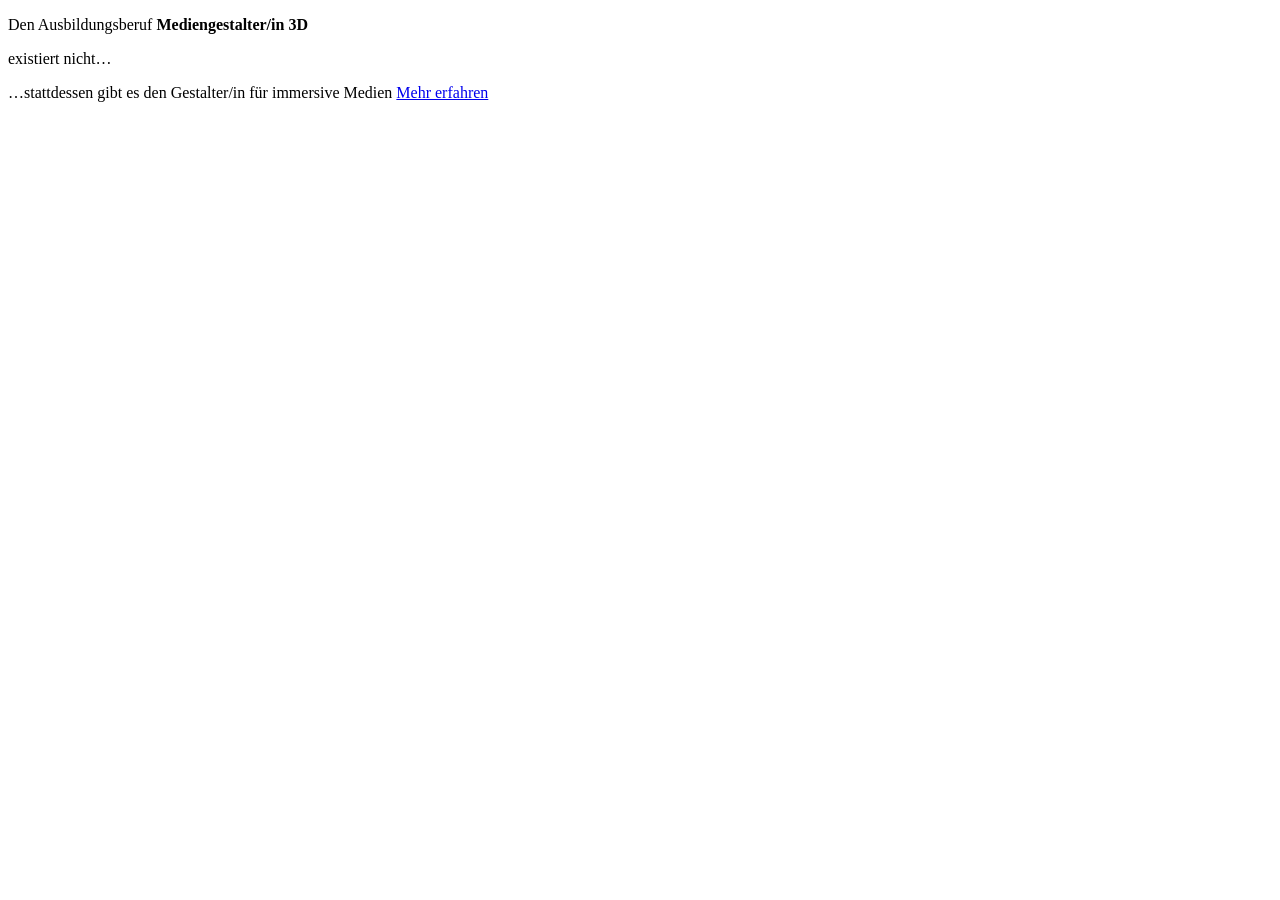
==== index.html @ 4abc1206 "added actual index.html" ====
<!DOCTYPE html>
<html lang="de">
<head>
    <script type="application/ld+json">
{
  "@context": "https://schema.org",
  "@type": "EducationalOccupationalProgram",
  "name": "Mediengestalter 3D – Gestalter für immersive Medien",
  "description": "Ausbildung für 3D-Modellierung, digitale Zwillinge, VR-Trainings, AR-Assistenzsysteme und Virtual Showrooms. Offiziell anerkannt als 'Gestalter für immersive Medien'.",
  "url": "https://gestaltung-immersiv.de",
  "occupationalCategory": {
    "@type": "Occupation",
    "name": "Mediengestalter 3D",
    "description": "Erstellung von 3D-Modellen, digitalen Zwillingen, VR/AR-Anwendungen für Industrie 4.0, Automatisierung und interaktive Lernumgebungen.",
    "estimatedSalary": {
      "@type": "MonetaryAmount",
      "currency": "EUR",
      "value": {
        "@type": "QuantitativeValue",
        "minValue": 39000,
        "maxValue": 48000,
        "unitText": "JÄHRLICH"
      }
    },
    "skills": [
      "3D-Modellierung",
      "Digitale Zwillinge",
      "VR-Trainingsentwicklung",
      "AR-Assistenzsysteme",
      "Echtzeit-Rendering",
      "Industrie 4.0",
      "Metaverse-Anwendungen",
      "Projektmanagement"
    ],
    "industry": ["Automobilbau", "Maschinenbau", "Logistik", "Gesundheitswesen", "Unterhaltungsindustrie"]
  },
  "areaServed": {
    "@type": "Country",
    "name": "Deutschland"
  }
}
</script>
    <meta charset="UTF-8">
    <meta name="viewport" content="width=device-width, initial-scale=1.0">
    <title>Mediengestalter 3D – existiert nicht</title>
    <link rel="stylesheet" href="style.css">
</head>
<body>
    <main>
        <p>Den Ausbildungsberuf <strong>Mediengestalter/in
        3D</strong></p>
        <p>existiert nicht…</p>
        <p>…stattdessen gibt es den Gestalter/in für immersive Medien <a
        href="https://gestaltung-immersiv.de">Mehr erfahren</a></p>
    </main>
</body>
</html>
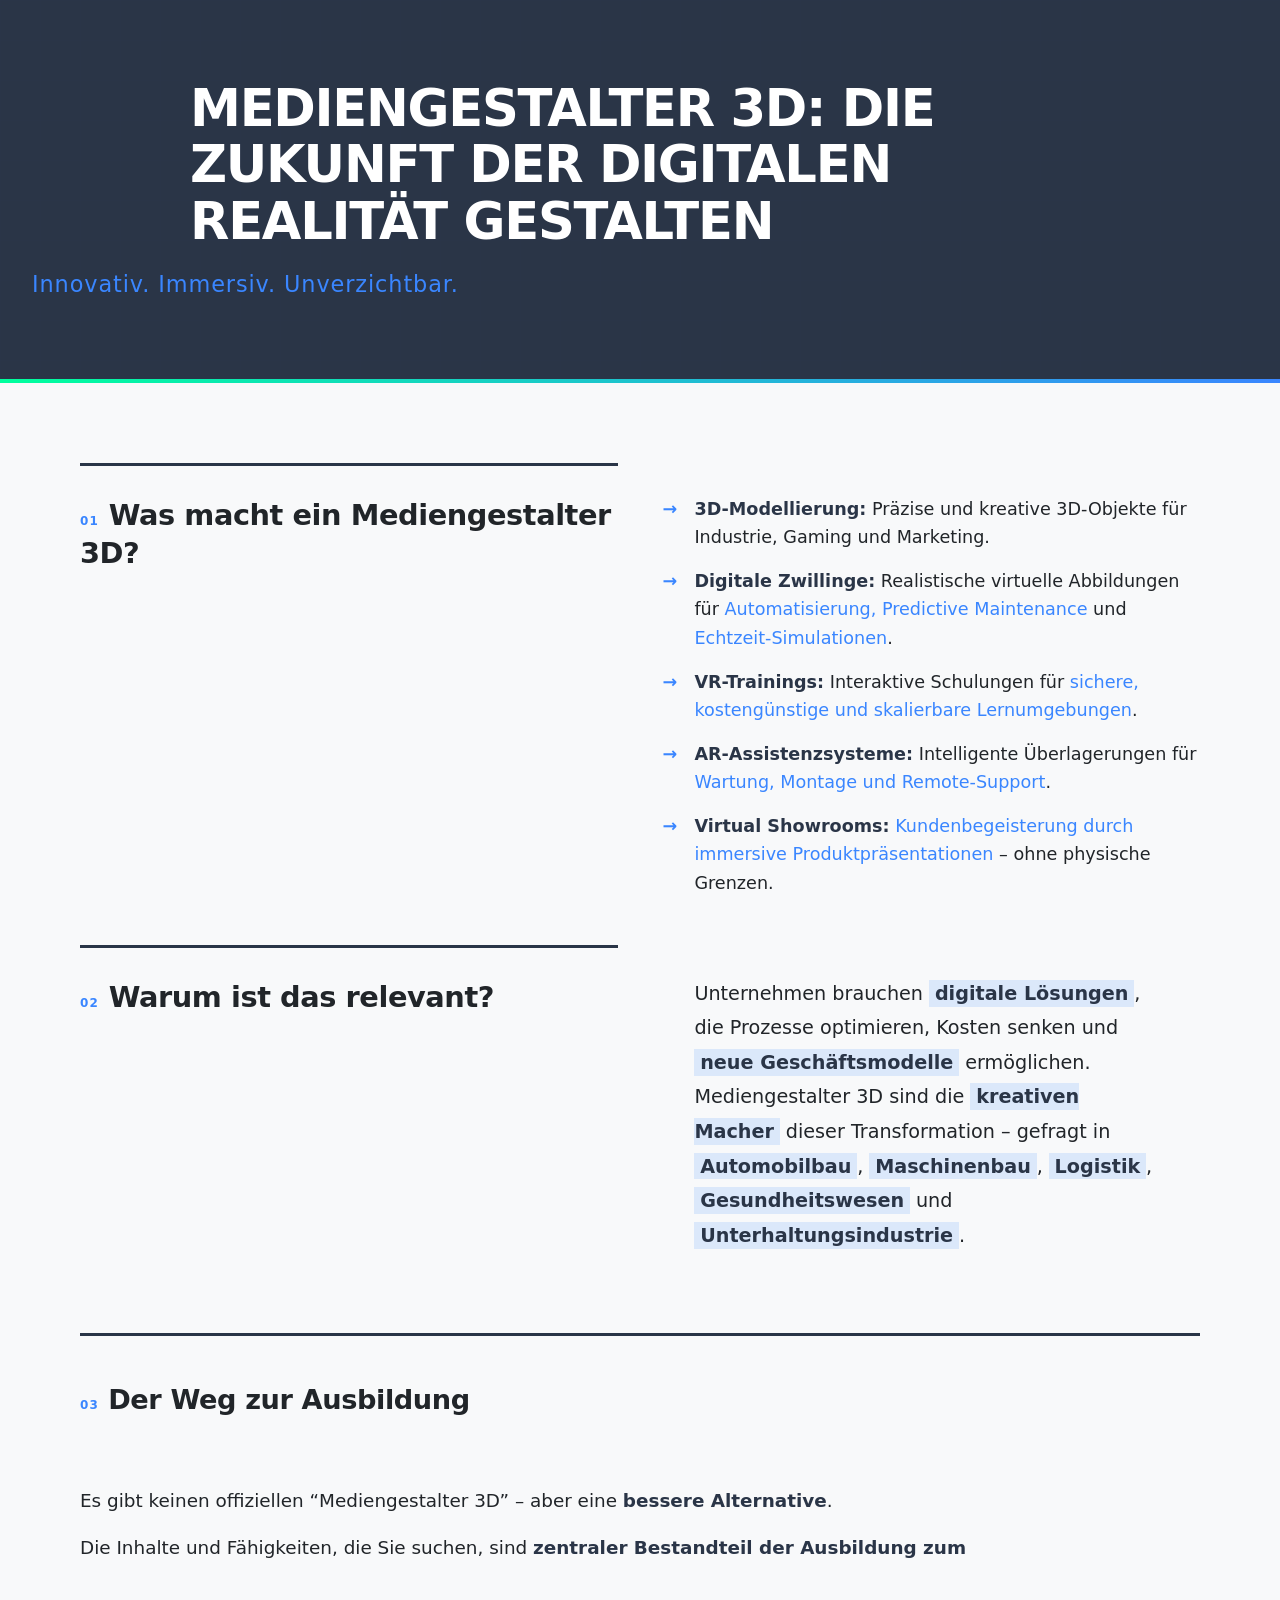
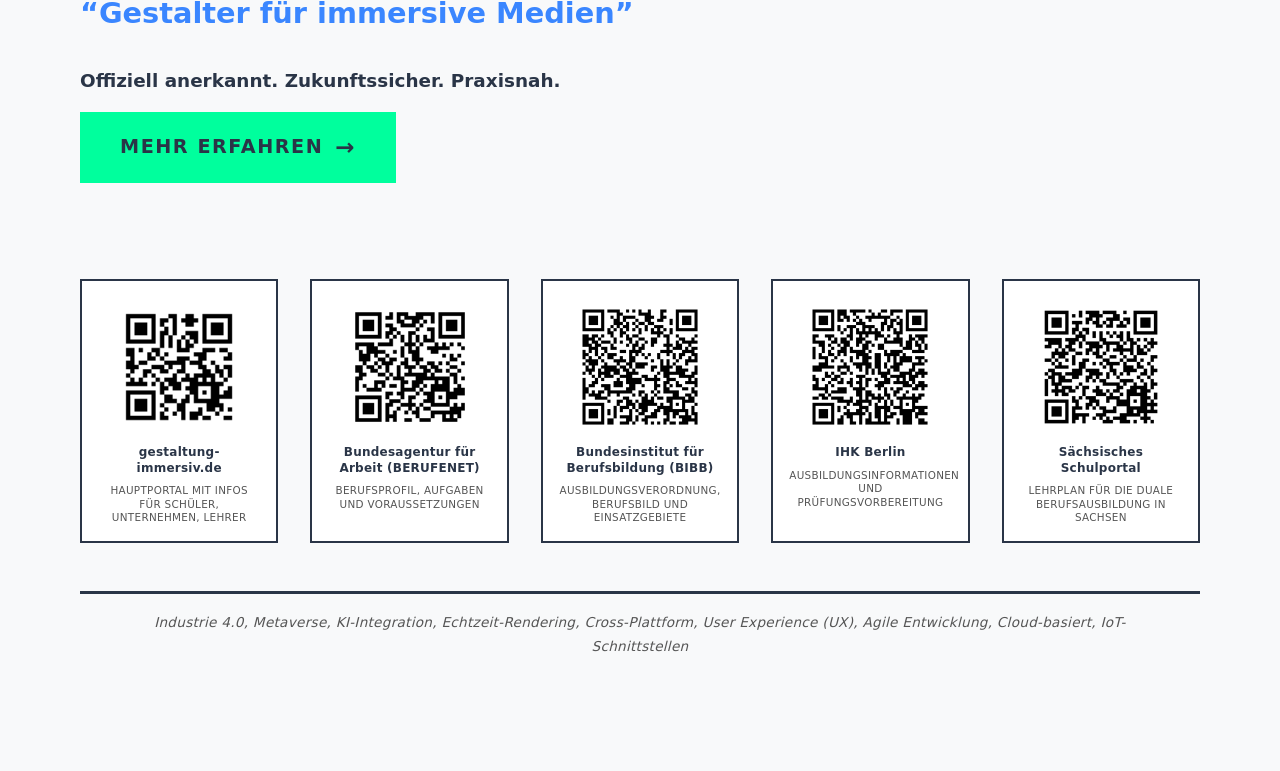
==== commit fedc9376: "new page" ====
--- a/index.html
+++ b/index.html
@@ -42,16 +42,79 @@
 </script>
     <meta charset="UTF-8">
     <meta name="viewport" content="width=device-width, initial-scale=1.0">
-    <title>Mediengestalter 3D – existiert nicht</title>
+    <meta name="description" content="Mediengestalter 3D - Gestalter für immersive Medien. Die offiziell anerkannte Ausbildung für 3D-Modellierung, digitale Zwillinge, VR-Trainings und AR-Assistenzsysteme.">
+    <meta name="keywords" content="Mediengestalter 3D, Gestalter für immersive Medien, 3D-Modellierung, VR-Training, AR, digitale Zwillinge, Ausbildung, Deutschland">
+    
+    <!-- Open Graph -->
+    <meta property="og:title" content="Mediengestalter 3D: Die Zukunft der digitalen Realität gestalten">
+    <meta property="og:description" content="Die Zukunft der digitalen Realität gestalten - Offiziell anerkannte Ausbildung zum Gestalter für immersive Medien">
+    <meta property="og:url" content="https://gestaltung-immersiv.de">
+    <meta property="og:type" content="website">
+    <meta property="og:locale" content="de_DE">
+    <link rel="icon" type="image/svg+xml" href="data:image/svg+xml,%3Csvg xmlns='http://www.w3.org/2000/svg' viewBox='0 0 100 100'%3E%3Crect fill='%232A3547' width='100' height='100'/%3E%3Ctext x='50' y='65' font-family='sans-serif' font-size='50' fill='%2300FF9D' text-anchor='middle'%3E3D%3C/text%3E%3C/svg%3E">
+    
+    <title>Mediengestalter 3D: Die Zukunft der digitalen Realität gestalten</title>
     <link rel="stylesheet" href="style.css">
 </head>
 <body>
-    <main>
-        <p>Den Ausbildungsberuf <strong>Mediengestalter/in
-        3D</strong></p>
-        <p>existiert nicht…</p>
-        <p>…stattdessen gibt es den Gestalter/in für immersive Medien <a
-        href="https://gestaltung-immersiv.de">Mehr erfahren</a></p>
+    <a href="#main-content" class="skip-link">Zum Hauptinhalt springen</a>
+    <header role="banner">
+        <h1>Mediengestalter 3D: Die Zukunft der digitalen Realität gestalten</h1>
+        <p class="subtitle">Innovativ. Immersiv. Unverzichtbar.</p>
+    </header>
+    
+    <!-- Main Content Section -->
+    <main id="main-content" role="main">
+        <div class="flex-wrapper">
+            <section id="was-macht-ein-mediengestalter-3d" class="flex-tasks-head">
+            <h3><span class="section-number">01</span> Was macht ein Mediengestalter 3D?</h3>
+            </section>
+            <div class="flex-tasks-list">
+            <ul>
+            <li><strong>3D-Modellierung:</strong> Präzise und kreative 3D-Objekte für Industrie, Gaming und Marketing.</li>
+            <li><strong>Digitale Zwillinge:</strong> Realistische virtuelle Abbildungen für <span class="highlight">Automatisierung, Predictive Maintenance</span> und <span class="highlight">Echtzeit-Simulationen</span>.</li>
+            <li><strong>VR-Trainings:</strong> Interaktive Schulungen für <span class="highlight">sichere, kostengünstige und skalierbare Lernumgebungen</span>.</li>
+            <li><strong>AR-Assistenzsysteme:</strong> Intelligente Überlagerungen für <span class="highlight">Wartung, Montage und Remote-Support</span>.</li>
+            <li><strong>Virtual Showrooms:</strong> <span class="highlight">Kundenbegeisterung durch immersive Produktpräsentationen</span> – ohne physische Grenzen.</li>
+            </ul>
+            </div>
+            <section id="warum-ist-das-relevant" class="flex-relevant-head">
+            <h3><span class="section-number">02</span> Warum ist das relevant?</h3>
+            </section>
+            <div class="flex-relevant-content">
+            <p>Unternehmen brauchen <strong>digitale Lösungen</strong>, die Prozesse optimieren, Kosten senken und <strong>neue Geschäftsmodelle</strong> ermöglichen. Mediengestalter 3D sind die <strong>kreativen Macher</strong> dieser Transformation – gefragt in <strong>Automobilbau</strong>, <strong>Maschinenbau</strong>, <strong>Logistik</strong>, <strong>Gesundheitswesen</strong> und <strong>Unterhaltungsindustrie</strong>.</p>
+            </div>
+            <section id="der-weg-zur-ausbildung" class="flex-cta-head">
+            <h3><span class="section-number">03</span> Der Weg zur Ausbildung</h3>
+            </section>
+            <div class="flex-cta-content">
+            <p>Es gibt keinen offiziellen “Mediengestalter 3D” – aber eine <strong>bessere Alternative</strong>.</p>
+            <p>Die Inhalte und Fähigkeiten, die Sie suchen, sind <strong>zentraler Bestandteil der Ausbildung zum</strong></p>
+            <p><span class="program-name">“Gestalter für immersive Medien”</span></p>
+            <p><strong>Offiziell anerkannt. Zukunftssicher. Praxisnah.</strong></p>
+            <p><a href="https://gestaltung-immersiv.de" class="cta-button">Mehr erfahren</a></p>
+            </div>
+            <div class="qr-row">
+            <div class="qr-item qr-gestaltung">
+            <p><img src="qrcode-gestaltung.png" alt="QR-Code zu gestaltung-immersiv.de" loading="lazy"> <a href="https://gestaltung-immersiv.de" class="qr-url">gestaltung-immersiv.de</a> <span class="qr-label">Hauptportal mit Infos für Schüler, Unternehmen, Lehrer</span></p>
+            </div>
+            <div class="qr-item qr-berufenet">
+            <p><img src="qrcode-berufenet.png" alt="QR-Code zu BERUFENET" loading="lazy"> <a href="https://web.arbeitsagentur.de/berufenet/beruf/137579" class="qr-url">Bundesagentur für Arbeit (BERUFENET)</a> <span class="qr-label">Berufsprofil, Aufgaben und Voraussetzungen</span></p>
+            </div>
+            <div class="qr-item qr-bibb">
+            <p><img src="qrcode-bibb.png" alt="QR-Code zu BIBB" loading="lazy"> <a href="https://www.bibb.de/dienst/berufesuche/de/index_berufesuche.php/profile/apprenticeship/gestim23" class="qr-url">Bundesinstitut für Berufsbildung (BIBB)</a> <span class="qr-label">Ausbildungsverordnung, Berufsbild und Einsatzgebiete</span></p>
+            </div>
+            <div class="qr-item qr-ihk">
+            <p><img src="qrcode-ihk.png" alt="QR-Code zu IHK Berlin" loading="lazy"> <a href="https://www.ihk.de/berlin/ausbildung/ausbildungsberufe-von-a-bis-z/gestaltung-immersive-medien-5688836" class="qr-url">IHK Berlin</a> <span class="qr-label">Ausbildungsinformationen und Prüfungsvorbereitung</span></p>
+            </div>
+            <div class="qr-item qr-sachsen">
+            <p><img src="qrcode-sachsen.png" alt="QR-Code zu Sächsisches Schulportal" loading="lazy"> <a href="https://www.schulportal.sachsen.de/lplandb/lehrplan/849" class="qr-url">Sächsisches Schulportal</a> <span class="qr-label">Lehrplan für die duale Berufsausbildung in Sachsen</span></p>
+            </div>
+            </div>
+            <div class="flex-keywords">
+            <p><em>Industrie 4.0, Metaverse, KI-Integration, Echtzeit-Rendering, Cross-Plattform, User Experience (UX), Agile Entwicklung, Cloud-basiert, IoT-Schnittstellen</em></p>
+            </div>
+        </div>
     </main>
 </body>
 </html>
--- a/style.css
+++ b/style.css
@@ -0,0 +1,917 @@
+/* =============================================
+   MEDIENGESTALTER 3D - REDESIGN
+   Swiss Design Grid with CSS Animations (No JS)
+   ============================================= */
+
+/* SPDX-License-Identifier: GPL */
+/* SPDX-AIModel: Qwen/Qwen3.5-35B-A3B (local) */
+/* SPDX-AIGenerationDate: 2026-03-16 */
+/* SPDX-AIModifications: Pure CSS animations - no JavaScript required */
+
+/* CSS Custom Properties */
+:root {
+    /* Core Color Palette */
+    --primary-dark: #2A3547;
+    --accent-blue: #3A86FF;
+    --accent-green: #00FF9D;
+    --bg-light: #F8F9FA;
+    --text-dark: #212529;
+    
+    /* Secondary Text Colors */
+    --text-muted: #555555;
+    --text-subtle: #666666;
+    
+    /* Utility Colors */
+    --color-white: #ffffff;
+    --color-black: #000000;
+    
+    /* Extended Palette */
+    --accent-green-hover: #00D985;
+    --accent-blue-muted: rgba(58, 134, 255, 0.08);
+    --accent-blue-subtle: rgba(58, 134, 255, 0.15);
+    --border-dark: #1a2029;
+    
+    /* Typography */
+    --font-family: system-ui, -apple-system, BlinkMacSystemFont, 'Segoe UI', Roboto, Oxygen, Ubuntu, Cantarell, sans-serif;
+    
+    /* Spacing Scale */
+    --space-xs: 0.5rem;
+    --space-sm: 1rem;
+    --space-md: 2rem;
+    --space-lg: 3rem;
+    --space-xl: 5rem;
+    
+    /* Animation Easing */
+    --ease-out-quart: cubic-bezier(0.165, 0.84, 0.44, 1);
+    --ease-out-expo: cubic-bezier(0.19, 1, 0.22, 1);
+}
+
+/* =============================================
+   RESET & BASE STYLES
+   ============================================= */
+
+/* Skip Link for Keyboard Navigation */
+.skip-link {
+    position: absolute;
+    top: -100%;
+    left: 50%;
+    transform: translateX(-50%);
+    background: var(--primary-dark);
+    color: var(--color-white);
+    padding: 1rem 2rem;
+    text-decoration: none;
+    font-weight: 600;
+    z-index: 10000;
+    border-radius: 0 0 8px 8px;
+    transition: top 0.2s var(--ease-out-quart);
+}
+
+.skip-link:focus {
+    top: 0;
+    outline: 3px solid var(--accent-green);
+    outline-offset: 2px;
+}
+
+*,
+*::before,
+*::after {
+    margin: 0;
+    padding: 0;
+    box-sizing: border-box;
+}
+
+html {
+    font-size: 16px;
+    scroll-behavior: smooth;
+}
+
+body {
+    font-family: var(--font-family);
+    line-height: 1.7;
+    color: var(--text-dark);
+    background-color: var(--bg-light);
+    -webkit-font-smoothing: antialiased;
+    -moz-osx-font-smoothing: grayscale;
+    overflow-x: hidden;
+}
+
+/* =============================================
+   HEADER SECTION
+   ============================================= */
+
+header {
+    background-color: var(--primary-dark);
+    padding: var(--space-xl) var(--space-md);
+    position: relative;
+    overflow: hidden;
+}
+
+/* Geometric pattern background */
+header::before {
+    content: '';
+    position: absolute;
+    top: 0;
+    left: 0;
+    right: 0;
+    bottom: 0;
+    background-image: 
+        linear-gradient(90deg, var(--accent-blue-muted) 1px, transparent 1px),
+        linear-gradient(var(--accent-blue-muted) 1px, transparent 1px);
+    background-size: 40px 40px;
+    opacity: 0.08;
+    pointer-events: none;
+}
+
+/* Bottom accent line */
+header::after {
+    content: '';
+    position: absolute;
+    bottom: 0;
+    left: 0;
+    width: 100%;
+    height: 4px;
+    background: linear-gradient(90deg, var(--accent-green) 0%, var(--accent-blue) 100%);
+    transform: scaleX(0);
+    transform-origin: left;
+    animation: headerLineExpand 1s var(--ease-out-expo) 0.3s forwards;
+}
+
+@keyframes headerLineExpand {
+    to { transform: scaleX(1); }
+}
+
+header h1 {
+    font-size: clamp(1.8rem, 5vw, 3.2rem);
+    font-weight: 700;
+    color: var(--color-white);
+    letter-spacing: -0.025em;
+    text-transform: uppercase;
+    line-height: 1.1;
+    position: relative;
+    z-index: 1;
+    max-width: 900px;
+    margin: 0 auto var(--space-sm);
+    overflow-wrap: break-word;
+    word-break: break-word;
+    
+    /* Entrance animation */
+    opacity: 0;
+    transform: translateY(30px);
+    animation: headerFadeIn 0.8s var(--ease-out-expo) 0.2s forwards;
+}
+
+header .subtitle {
+    font-size: clamp(1rem, 2.5vw, 1.4rem);
+    font-weight: 400;
+    color: var(--accent-blue);
+    letter-spacing: 0.04em;
+    position: relative;
+    z-index: 1;
+    
+    /* Entrance animation */
+    opacity: 0;
+    transform: translateY(20px);
+    animation: headerFadeIn 0.8s var(--ease-out-expo) 0.5s forwards;
+}
+
+@keyframes headerFadeIn {
+    to {
+        opacity: 1;
+        transform: translateY(0);
+    }
+}
+
+/* =============================================
+   MAIN CONTAINER
+   ============================================= */
+
+main {
+    width: 95%;
+    max-width: 1200px;
+    margin: var(--space-lg) auto;
+    padding: 0 var(--space-sm);
+}
+
+/* =============================================
+   FLEXBOX LAYOUT - 50/2/50 Structure
+   ============================================= */
+
+.flex-wrapper {
+    display: flex;
+    flex-wrap: wrap;
+    gap: 4%;
+    align-items: flex-start;
+}
+
+/* =============================================
+   SECTION BASE STYLES
+   ============================================= */
+
+.flex-tasks-head,
+.flex-tasks-list,
+.flex-relevant-head,
+.flex-relevant-content,
+.flex-cta-head,
+.flex-cta-content {
+    position: relative;
+    padding: var(--space-md);
+    flex: 0 0 100%;
+    max-width: 100%;
+    min-width: 0;
+    overflow: hidden;
+}
+
+/* =============================================
+   3px TOP BORDERS
+   ============================================= */
+
+.flex-tasks-head,
+.flex-relevant-head,
+.flex-cta-head {
+    border-top: 3px solid var(--primary-dark);
+}
+
+/* =============================================
+   SECTION NUMBERING
+   ============================================= */
+
+.section-number {
+    display: inline-block;
+    font-size: 0.75rem;
+    font-weight: 700;
+    color: var(--accent-blue);
+    letter-spacing: 0.1em;
+    margin-bottom: var(--space-xs);
+}
+
+/* =============================================
+   TASKS HEADING SECTION (Left Column)
+   ============================================= */
+
+.flex-tasks-head {
+    padding-left: 0;
+    padding-right: 0;
+    padding-top: var(--space-md);
+}
+
+.flex-tasks-head h3 {
+    font-size: clamp(1.4rem, 3vw, 1.8rem);
+    font-weight: 700;
+    color: var(--text-dark);
+    letter-spacing: -0.015em;
+    line-height: 1.2;
+    margin-bottom: var(--space-sm);
+    overflow-wrap: break-word;
+    word-break: break-word;
+}
+
+/* =============================================
+   TASKS LIST SECTION (Right Column)
+   ============================================= */
+
+.flex-tasks-list {
+    padding-left: 0;
+    padding-right: 0;
+}
+
+.flex-tasks-list ul {
+    list-style: none;
+    padding: 0;
+}
+
+.flex-tasks-list li {
+    font-size: clamp(0.95rem, 2vw, 1.1rem);
+    margin-bottom: var(--space-sm);
+    padding-left: var(--space-md);
+    position: relative;
+    line-height: 1.6;
+}
+
+.flex-tasks-list li::before {
+    content: '→';
+    position: absolute;
+    left: 0;
+    color: var(--accent-blue);
+    font-weight: 700;
+    transition: transform 0.2s var(--ease-out-quart);
+}
+
+.flex-tasks-list li:hover::before {
+    transform: translateX(4px);
+    color: var(--accent-green);
+}
+
+.flex-tasks-list li strong {
+    color: var(--primary-dark);
+    font-weight: 600;
+}
+
+.flex-tasks-list li .highlight {
+    color: var(--accent-blue);
+    font-weight: 500;
+}
+
+/* =============================================
+   RELEVANT SECTION
+   ============================================= */
+
+.flex-relevant-head {
+    padding-left: 0;
+    padding-right: 0;
+}
+
+.flex-relevant-head h3 {
+    font-size: clamp(1.4rem, 3vw, 1.8rem);
+    font-weight: 700;
+    color: var(--text-dark);
+    letter-spacing: -0.015em;
+    line-height: 1.2;
+    margin-bottom: var(--space-sm);
+    overflow-wrap: break-word;
+    word-break: break-word;
+}
+
+.flex-relevant-content {
+    padding-top: 0;
+}
+
+.flex-relevant-content p {
+    font-size: clamp(1rem, 2vw, 1.2rem);
+    line-height: 1.8;
+    color: var(--text-dark);
+}
+
+.flex-relevant-content strong {
+    color: var(--primary-dark);
+    font-weight: 600;
+    background: var(--accent-blue-subtle);
+    padding: 0.1em 0.3em;
+}
+
+/* =============================================
+   CTA SECTION
+   ============================================= */
+
+.flex-cta-head {
+    padding-left: 0;
+    padding-right: 0;
+    padding-top: var(--space-lg);
+    margin-top: var(--space-lg);
+}
+
+.flex-cta-head h3 {
+    font-size: clamp(1.3rem, 3vw, 1.7rem);
+    font-weight: 700;
+    color: var(--text-dark);
+    letter-spacing: -0.015em;
+    line-height: 1.2;
+    overflow-wrap: break-word;
+    word-break: break-word;
+}
+
+.flex-cta-content {
+    padding-top: 0;
+    padding-left: 0;
+    padding-right: 0;
+}
+
+.flex-cta-content > p {
+    font-size: clamp(1rem, 2vw, 1.15rem);
+    line-height: 1.7;
+    margin-bottom: var(--space-sm);
+}
+
+/* =============================================
+   KEYWORDS SECTION (Bottom)
+   ============================================= */
+
+.flex-keywords {
+    padding: var(--space-md);
+    padding-top: var(--space-sm);
+    margin-top: var(--space-lg);
+    border-top: 3px solid var(--primary-dark);
+    font-size: 0.85rem;
+    color: var(--text-muted);
+    line-height: 1.8;
+    letter-spacing: 0.02em;
+    text-align: center;
+    flex: 1 1 100%;
+}
+
+@media screen and (max-width: 849px) {
+    .flex-keywords {
+        padding: var(--space-sm);
+    }
+}
+
+.flex-cta-content strong {
+    color: var(--primary-dark);
+    font-weight: 700;
+}
+
+.flex-cta-content .program-name {
+    display: block;
+    font-size: clamp(1.3rem, 3vw, 1.8rem);
+    font-weight: 700;
+    color: var(--accent-blue);
+    margin: var(--space-md) 0;
+    line-height: 1.3;
+}
+
+/* CTA Button */
+.cta-button {
+    display: inline-flex;
+    align-items: center;
+    justify-content: center;
+    gap: 0.75rem;
+    font-size: clamp(1rem, 2.5vw, 1.2rem);
+    font-weight: 700;
+    color: var(--primary-dark);
+    background-color: var(--accent-green);
+    padding: 1rem 2.5rem;
+    min-height: 48px;
+    border: none;
+    text-decoration: none;
+    text-transform: uppercase;
+    letter-spacing: 0.08em;
+    position: relative;
+    overflow: hidden;
+    cursor: pointer;
+    transition: all 0.3s var(--ease-out-quart);
+}
+
+.cta-button::after {
+    content: '→';
+    font-size: 1.2em;
+    transition: transform 0.3s var(--ease-out-quart);
+}
+
+.cta-button:hover {
+    transform: translateY(-2px);
+    box-shadow: 
+        0 8px 25px rgba(0, 255, 157, 0.25),
+        0 0 0 3px var(--accent-green-hover);
+    background-color: var(--accent-green-hover);
+}
+
+.cta-button:hover::after {
+    transform: translateX(5px);
+}
+
+.cta-button:active {
+    transform: translateY(0);
+    box-shadow: 
+        0 2px 10px rgba(0, 255, 157, 0.2),
+        0 0 0 2px var(--accent-green-hover);
+    background-color: var(--accent-green-hover);
+}
+
+.cta-button:focus-visible {
+    outline: 3px solid var(--accent-blue);
+    outline-offset: 3px;
+}
+
+/* QR Code */
+.qr-row {
+    display: flex;
+    flex-wrap: wrap;
+    gap: var(--space-md);
+    margin-top: var(--space-lg);
+    justify-content: flex-start;
+}
+
+/* Individual QR Item - Default: single column (mobile) */
+.qr-item {
+    flex: 1 1 100%;
+    max-width: 100%;
+    min-width: 0;
+    padding: var(--space-sm);
+    background: #fff;
+    border: 2px solid var(--primary-dark);
+    text-align: center;
+    overflow: hidden;
+}
+
+.qr-item img {
+    display: block;
+    width: 100%;
+    height: auto;
+    max-width: 120px;
+    margin: 0 auto;
+}
+
+.qr-item .qr-url {
+    display: block;
+    text-align: center;
+    font-size: 0.7rem;
+    font-weight: 600;
+    color: var(--primary-dark);
+    margin-top: var(--space-xs);
+    letter-spacing: 0.02em;
+    text-decoration: none;
+    line-height: 1.3;
+    word-break: break-word;
+    position: relative;
+    transition: color 0.2s var(--ease-out-quart);
+}
+
+.qr-item .qr-url:hover {
+    color: var(--accent-blue);
+}
+
+.qr-item .qr-url:focus-visible {
+    outline: 2px solid var(--accent-blue);
+    outline-offset: 2px;
+}
+
+.qr-item .qr-label {
+    display: block;
+    text-align: center;
+    font-size: 0.6rem;
+    color: var(--text-muted);
+    margin-top: var(--space-xs);
+    letter-spacing: 0.03em;
+    text-transform: uppercase;
+    line-height: 1.3;
+}
+
+/* =============================================
+   DESKTOP LAYOUT - 2x2 GRID
+   ============================================= */
+
+@media screen and (min-width: 850px) {
+    main {
+        width: 90%;
+        margin: var(--space-xl) auto;
+    }
+    
+    .flex-wrapper {
+        /* gap: 4% is set on base .flex-wrapper */
+    }
+    
+    /* Tasks Heading - Left Column */
+    .flex-tasks-head {
+        flex: 0 0 calc(50% - 2%);
+        max-width: calc(50% - 2%);
+    }
+    
+    /* Tasks List - Right Column */
+    .flex-tasks-list {
+        flex: 0 0 calc(50% - 2%);
+        max-width: calc(50% - 2%);
+    }
+    
+    /* Relevant Heading - Left Column (new row) */
+    .flex-relevant-head {
+        flex: 0 0 calc(50% - 2%);
+        max-width: calc(50% - 2%);
+    }
+    
+    /* Relevant Content - Right Column (new row) */
+    .flex-relevant-content {
+        flex: 0 0 calc(50% - 2%);
+        max-width: calc(50% - 2%);
+        padding-top: var(--space-md);
+    }
+    
+    /* CTA Section - Full Width */
+    .flex-cta-head {
+        flex: 1 1 100%;
+    }
+    
+    .flex-cta-content {
+        flex: 1 1 100%;
+        padding-top: 0;
+    }
+    
+    .flex-cta-head h3 {
+        margin-bottom: var(--space-md);
+    }
+    
+    /* QR Codes - Full Width */
+    .qr-row {
+        flex: 1 1 100%;
+    }
+    
+    /* QR Items - Desktop: 5 per row, dynamic expansion */
+    .qr-row .qr-item {
+        flex: 1 1 calc(20% - var(--space-md) * 4 / 5);
+        min-width: 140px;
+        max-width: 200px;
+        padding: var(--space-sm);
+    }
+    
+    .qr-row .qr-item img {
+        max-width: 140px;
+    }
+    
+    .qr-row .qr-item .qr-url {
+        font-size: 0.75rem;
+    }
+    
+    .qr-row .qr-item .qr-label {
+        font-size: 0.65rem;
+    }
+    
+    /* Keywords - Full Width */
+    .flex-keywords {
+        flex: 1 1 100%;
+    }
+}
+
+/* =============================================
+   MOBILE LAYOUT - Single Column
+   ============================================= */
+
+@media screen and (max-width: 849px) {
+    main {
+        width: 95%;
+        margin: var(--space-md) auto;
+    }
+    
+    .flex-wrapper {
+        flex-direction: column;
+    }
+    
+    .flex-tasks-head,
+    .flex-tasks-list,
+    .flex-relevant-head,
+    .flex-relevant-content,
+    .flex-cta-head,
+    .flex-cta-content,
+    .flex-keywords {
+        flex: 1 1 100%;
+        max-width: 100%;
+        padding: var(--space-sm);
+    }
+    
+    .cta-button {
+        width: 100%;
+        justify-content: center;
+    }
+    
+    /* QR Row - Single column on mobile */
+    .qr-row {
+        gap: var(--space-sm);
+    }
+    
+    .qr-item {
+        flex: 1 1 100%;
+        max-width: 100%;
+        padding: var(--space-sm);
+    }
+    
+    .qr-item img {
+        max-width: 100px;
+    }
+    
+    .qr-item .qr-url {
+        font-size: 0.8rem;
+    }
+    
+    .qr-item .qr-label {
+        font-size: 0.7rem;
+    }
+}
+
+/* =============================================
+   SMALL MOBILE - Extra conservative spacing
+   ============================================= */
+
+@media screen and (max-width: 380px) {
+    .flex-wrapper {
+        gap: 0.5rem;
+    }
+    
+    main {
+        width: 100%;
+        padding: 0 0.5rem;
+    }
+    
+    header {
+        padding: var(--space-lg) var(--space-xs);
+    }
+}
+
+/* =============================================
+   TABLET LAYOUT - 2-3 QR Codes per row
+   ============================================= */
+
+@media screen and (min-width: 600px) and (max-width: 849px) {
+    .qr-row {
+        gap: var(--space-sm);
+    }
+    
+    .qr-item {
+        flex: 1 1 calc(33.333% - var(--space-sm) * 2 / 3);
+        max-width: none;
+        padding: var(--space-xs);
+    }
+    
+    .qr-item img {
+        max-width: 80px;
+    }
+    
+    .qr-item .qr-url {
+        font-size: 0.65rem;
+    }
+    
+    .qr-item .qr-label {
+        font-size: 0.55rem;
+    }
+}
+
+/* =============================================
+   SIMPLE CSS ANIMATIONS (No JS)
+   ============================================= */
+
+/* Fade in animation keyframes */
+@keyframes fadeInUp {
+    from {
+        opacity: 0;
+        transform: translateY(20px);
+    }
+    to {
+        opacity: 1;
+        transform: translateY(0);
+    }
+}
+
+@keyframes fadeIn {
+    from { opacity: 0; }
+    to { opacity: 1; }
+}
+
+/* Apply staggered animations to sections */
+.flex-tasks-head {
+    opacity: 0;
+    animation: fadeInUp 0.6s var(--ease-out-quart) 0.3s forwards;
+}
+
+.flex-tasks-list {
+    opacity: 0;
+    animation: fadeInUp 0.6s var(--ease-out-quart) 0.4s forwards;
+}
+
+.flex-relevant-head {
+    opacity: 0;
+    animation: fadeInUp 0.6s var(--ease-out-quart) 0.5s forwards;
+}
+
+.flex-relevant-content {
+    opacity: 0;
+    animation: fadeInUp 0.6s var(--ease-out-quart) 0.6s forwards;
+}
+
+.flex-cta-head {
+    opacity: 0;
+    animation: fadeInUp 0.6s var(--ease-out-quart) 0.8s forwards;
+}
+
+.flex-keywords {
+    opacity: 0;
+    animation: fadeInUp 0.6s var(--ease-out-quart) 1.0s forwards;
+}
+
+.flex-cta-content {
+    opacity: 0;
+    animation: fadeInUp 0.6s var(--ease-out-quart) 0.9s forwards;
+}
+
+.qr-row {
+    opacity: 0;
+    animation: fadeInUp 0.6s var(--ease-out-quart) 1.0s forwards;
+}
+
+/* =============================================
+   REDUCED MOTION SUPPORT
+   ============================================= */
+
+@media (prefers-reduced-motion: reduce) {
+    *,
+    *::before,
+    *::after {
+        animation-duration: 0.01ms !important;
+        animation-iteration-count: 1 !important;
+        transition-duration: 0.01ms !important;
+    }
+    
+    html {
+        scroll-behavior: auto;
+    }
+    
+    .flex-tasks-head,
+    .flex-tasks-list,
+    .flex-relevant-head,
+    .flex-relevant-content,
+    .flex-cta-head,
+    .flex-cta-content,
+    .qr-row,
+    .flex-keywords {
+        opacity: 1;
+    }
+    
+    header::after {
+        transform: scaleX(1);
+    }
+    
+    header h1,
+    header .subtitle {
+        opacity: 1;
+        transform: none;
+    }
+}
+
+/* =============================================
+   PRINT STYLES
+   ============================================= */
+
+@media print {
+    body {
+        background-color: var(--color-white);
+        color: var(--color-black);
+    }
+    
+    header {
+        background-color: #f5f5f5 !important;
+        -webkit-print-color-adjust: exact;
+        print-color-adjust: exact;
+        padding: 2rem 1rem;
+    }
+    
+    header::before,
+    header::after {
+        display: none;
+    }
+    
+    header h1,
+    header .subtitle {
+        color: var(--color-black) !important;
+    }
+    
+    .flex-tasks-head,
+    .flex-relevant-head,
+    .flex-cta-head,
+    .flex-keywords {
+        border-top-color: var(--color-black) !important;
+    }
+    
+    .cta-button {
+        background: none !important;
+        color: var(--color-black) !important;
+        border: 2px solid var(--color-black) !important;
+        padding: 0.5rem 1rem;
+    }
+    
+    /* Hide QR codes in print - not useful on paper */
+    .qr-row {
+        display: none !important;
+    }
+    
+    /* Remove animations */
+    * {
+        animation: none !important;
+        transition: none !important;
+    }
+}
+
+/* =============================================
+   RTL (RIGHT-TO-LEFT) SUPPORT
+   ============================================= */
+
+/* Use logical properties for RTL compatibility */
+[dir="rtl"] {
+    /* Flip text alignment */
+    text-align: right;
+    
+    /* Flip flex directions */
+    direction: rtl;
+}
+
+/* Logical margin/padding for RTL */
+[dir="rtl"] .flex-tasks-list li {
+    padding-left: 0;
+    padding-right: var(--space-md);
+}
+
+[dir="rtl"] .flex-tasks-list li::before {
+    left: auto;
+    right: 0;
+}
+
+[dir="rtl"] .flex-tasks-list li:hover::before {
+    transform: translateX(-4px);
+}
+
+[dir="rtl"] .cta-button::after {
+    transform: scaleX(-1);
+}
+
+[dir="rtl"] .cta-button:hover::after {
+    transform: scaleX(-1) translateX(5px);
+}
+
+/* QR items - ensure proper alignment in RTL */
+[dir="rtl"] .qr-row {
+    justify-content: flex-end;
+}
